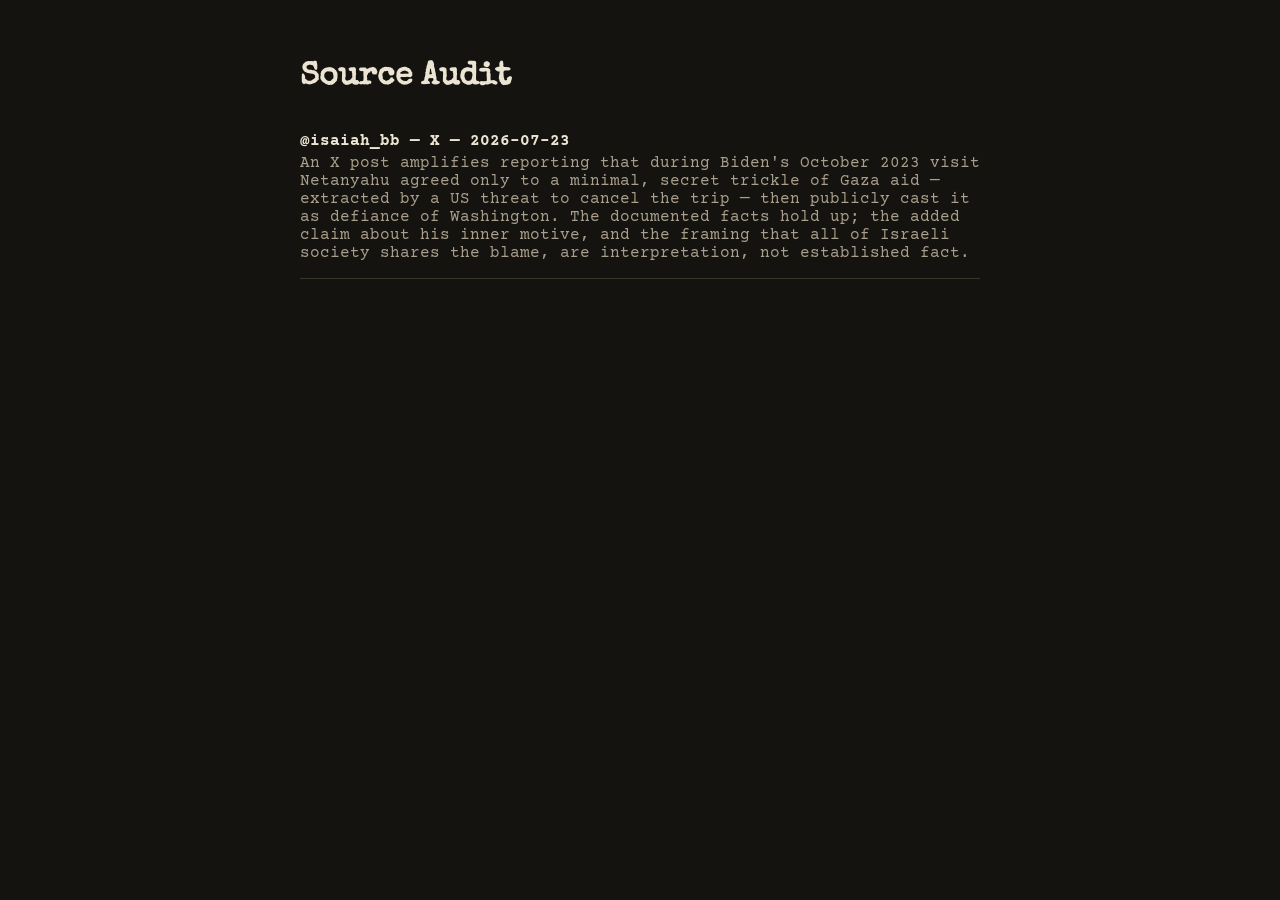
==== index.html @ 9b2794e3 "feat: publish brief for 2026-07-23-isaiah_bb-gaza-responsibility" ====
<!doctype html>
<html lang="en">
<head><meta charset="utf-8"><title>Source Audit — Briefs</title><link rel="stylesheet" href="audit.css"></head>
<body>
<main class="audit-index">
  <h1>Source Audit</h1>
  <ul class="index-list"><li class="index-item"><a href="briefs/2026-07-23-isaiah_bb-gaza-responsibility/index.html">@isaiah_bb — X — 2026-07-23</a><p>An X post amplifies reporting that during Biden's October 2023 visit Netanyahu agreed only to a minimal, secret trickle of Gaza aid — extracted by a US threat to cancel the trip — then publicly cast it as defiance of Washington. The documented facts hold up; the added claim about his inner motive, and the framing that all of Israeli society shares the blame, are interpretation, not established fact.</p></li></ul>
</main>
</body>
</html>
---- audit.css ----
/* Source Audit — brief stylesheet. Standalone static pages; own token set,
   matching the Call And Response dark/typewriter identity. */
@import url('https://fonts.googleapis.com/css2?family=Special+Elite&family=Courier+Prime:ital,wght@0,400;0,700;1,400&family=IBM+Plex+Mono:wght@400;500;600&display=swap');

:root {
  --bg: #15130f;
  --bg-raised: #1c1a14;
  --paper: #ece4d3;
  --paper-dim: #a99f8c;
  --ink-violet: #8b7ad1;
  --ink-violet-dim: #5f5590;
  --stamp-red: #c1442e;
  --rule: #3a362b;
  --status-green: #6b9b5e;
  --status-ochre: #c98a3b;
  --status-red: var(--stamp-red);
  --status-dim: var(--paper-dim);
}

* { box-sizing: border-box; }
html, body { background: var(--bg); margin: 0; }
body { color: var(--paper); font-family: 'Courier Prime', 'IBM Plex Mono', monospace; }
a { color: var(--ink-violet); }

.audit-brief, .audit-index {
  max-width: 720px;
  margin: 0 auto;
  padding: 40px 20px 80px;
}

.audit-index h1 { font-family: 'Special Elite', monospace; color: var(--paper); }

.audit-brief h2 {
  font-family: 'Special Elite', monospace;
  font-size: 22px;
  font-weight: 700;
  color: var(--paper);
  margin: 48px 0 16px;
  padding-left: 14px;
  border-left: 3px solid var(--ink-violet);
  border-bottom: 1px solid var(--rule);
  padding-bottom: 8px;
}

/* Carousel */
.carousel { position: relative; margin-bottom: 16px; }
.carousel-main, .carousel--single img { width: 100%; border: 1px solid var(--rule); display: block; }
.carousel-arrow {
  position: absolute; top: 50%; transform: translateY(-50%);
  background: var(--bg-raised); color: var(--paper);
  border: 1px solid var(--rule); cursor: pointer;
  font-size: 18px; padding: 6px 10px;
}
.carousel-arrow--prev { left: 8px; }
.carousel-arrow--next { right: 8px; }
.carousel-thumbs { display: flex; gap: 8px; margin-top: 8px; overflow-x: auto; }
.carousel-thumb { border: 1px solid var(--rule); background: none; padding: 0; cursor: pointer; opacity: 0.5; }
.carousel-thumb.is-active { opacity: 1; border-color: var(--ink-violet); }
.carousel-thumb img { width: 56px; height: 56px; object-fit: cover; display: block; }
.carousel-fallback img { width: 100%; margin-bottom: 8px; border: 1px solid var(--rule); }

.brief-post-meta { font-family: 'IBM Plex Mono', monospace; font-size: 12px; color: var(--paper-dim); letter-spacing: 0.04em; }
.brief-post-caption { font-style: italic; }

/* Claims */
.claim { border: 1px solid var(--rule); background: var(--bg-raised); padding: 14px 16px; margin-bottom: 14px; border-radius: 2px; }
.claim-text { font-weight: 700; margin: 8px 0 4px; }
.claim-note { color: var(--paper-dim); margin: 0 0 8px; }
.claim-sources { display: flex; flex-wrap: wrap; gap: 8px; }

.status-chip {
  font-family: 'IBM Plex Mono', monospace; font-size: 10px; letter-spacing: 0.1em; text-transform: uppercase;
  padding: 2px 8px; border-radius: 2px; border: 1px solid;
}
.status-chip--supported { color: var(--status-green); border-color: var(--status-green); }
.status-chip--partial { color: var(--status-ochre); border-color: var(--status-ochre); }
.status-chip--unsupported, .status-chip--contradicted { color: var(--status-red); border-color: var(--status-red); }
.status-chip--unverifiable { color: var(--status-dim); border-color: var(--status-dim); }

.tier-tag {
  font-family: 'IBM Plex Mono', monospace; font-size: 10px; letter-spacing: 0.06em; text-transform: uppercase;
  padding: 2px 6px; border-radius: 2px; border: 1px solid var(--rule); color: var(--paper-dim); text-decoration: none;
}
.tier-tag--primary { color: var(--status-green); border-color: var(--status-green); }
.tier-tag--secondary { color: var(--ink-violet); border-color: var(--ink-violet-dim); }
.tier-tag--weak { color: var(--status-red); border-color: var(--status-red); }

.interpretations { margin-top: 12px; color: var(--paper-dim); font-size: 13px; }
.interpretations-label { text-transform: uppercase; letter-spacing: 0.08em; font-size: 11px; }

.brief-sources ul { list-style: none; padding: 0; }
.brief-sources li { margin-bottom: 8px; }

/* Share section */
.ig-card {
  background: var(--bg-raised); border: 1px solid var(--ink-violet-dim);
  padding: 32px 24px; text-align: center; max-width: 400px; margin: 0 auto 16px;
}
.ig-card-synopsis { font-size: 18px; line-height: 1.4; color: var(--paper); }
.ig-card-tag { font-family: 'IBM Plex Mono', monospace; font-size: 11px; letter-spacing: 0.08em; text-transform: uppercase; color: var(--ink-violet); }
.ig-card-mark { font-family: 'Special Elite', monospace; font-size: 13px; letter-spacing: 0.1em; color: var(--paper-dim); margin-top: 20px; }

.share-buttons { display: flex; gap: 12px; }
.share-button {
  font-family: 'IBM Plex Mono', monospace; font-size: 12px; text-transform: uppercase; letter-spacing: 0.06em;
  color: var(--paper); border: 1px solid var(--ink-violet); padding: 8px 14px; text-decoration: none;
}
.share-button:hover { background: var(--ink-violet); color: var(--bg); }

.disclosure {
  border: 1px solid var(--stamp-red); color: var(--paper-dim);
  font-family: 'IBM Plex Mono', monospace; font-size: 12px; padding: 14px 16px; margin-top: 40px; position: relative;
}
.stamp-label { position: absolute; top: -9px; left: 14px; background: var(--bg); color: var(--stamp-red); padding: 0 6px; letter-spacing: 0.1em; font-size: 11px; }

/* Index */
.index-list { list-style: none; padding: 0; }
.index-item { border-bottom: 1px solid var(--rule); padding: 16px 0; }
.index-item a { color: var(--paper); text-decoration: none; font-weight: 700; }
.index-item a:hover { color: var(--ink-violet); }
.index-item p { color: var(--paper-dim); margin: 4px 0 0; }

/* Social panels — 1080x1080 slides, screenshotted individually by src/audit/panel-renderer.js */
.panels-preview { display: flex; flex-direction: column; gap: 24px; }
.slide {
  width: 1080px;
  height: 1080px;
  box-sizing: border-box;
  background: var(--bg);
  color: var(--paper);
  font-family: 'Courier Prime', monospace;
  padding: 80px;
  display: flex;
  flex-direction: column;
  justify-content: center;
  gap: 24px;
}
.slide--cover .slide-account { font-family: 'IBM Plex Mono', monospace; text-transform: uppercase; letter-spacing: 0.08em; color: var(--ink-violet); font-size: 22px; }
.slide--cover .slide-hook { font-size: 48px; line-height: 1.3; font-weight: 700; }
.slide--cover .slide-wordmark { font-family: 'Special Elite', monospace; font-size: 24px; color: var(--paper-dim); margin-top: auto; }
.slide--claim .slide-claim-text { font-size: 40px; line-height: 1.35; font-weight: 700; }
.slide-badge { align-self: flex-start; font-family: 'IBM Plex Mono', monospace; font-size: 24px; letter-spacing: 0.08em; padding: 8px 20px; border: 3px solid; border-radius: 4px; }
.slide-badge--supported { color: var(--status-green); border-color: var(--status-green); }
.slide-badge--partial { color: var(--status-ochre); border-color: var(--status-ochre); }
.slide-badge--unsupported, .slide-badge--contradicted { color: var(--status-red); border-color: var(--status-red); }
.slide-badge--unverifiable { color: var(--status-dim); border-color: var(--status-dim); }
.slide-source { font-size: 24px; color: var(--paper-dim); }
.slide--closer .slide-closer-label { font-family: 'IBM Plex Mono', monospace; text-transform: uppercase; letter-spacing: 0.08em; font-size: 22px; color: var(--ink-violet); }
.slide--closer .slide-closer-url { font-size: 32px; word-break: break-all; }
.panels-downloads { display: flex; flex-wrap: wrap; gap: 12px; margin-top: 24px; }
.slide-download { color: var(--paper); border: 1px solid var(--rule); padding: 6px 14px; border-radius: 4px; text-decoration: none; font-family: 'IBM Plex Mono', monospace; font-size: 13px; }
.slide-download:hover { color: var(--bg); background: var(--ink-violet); }
.caption-block { margin-top: 40px; }
.caption-block pre { white-space: pre-wrap; font-family: 'Courier Prime', monospace; color: var(--paper); background: var(--bg-raised); padding: 20px; border-radius: 4px; }
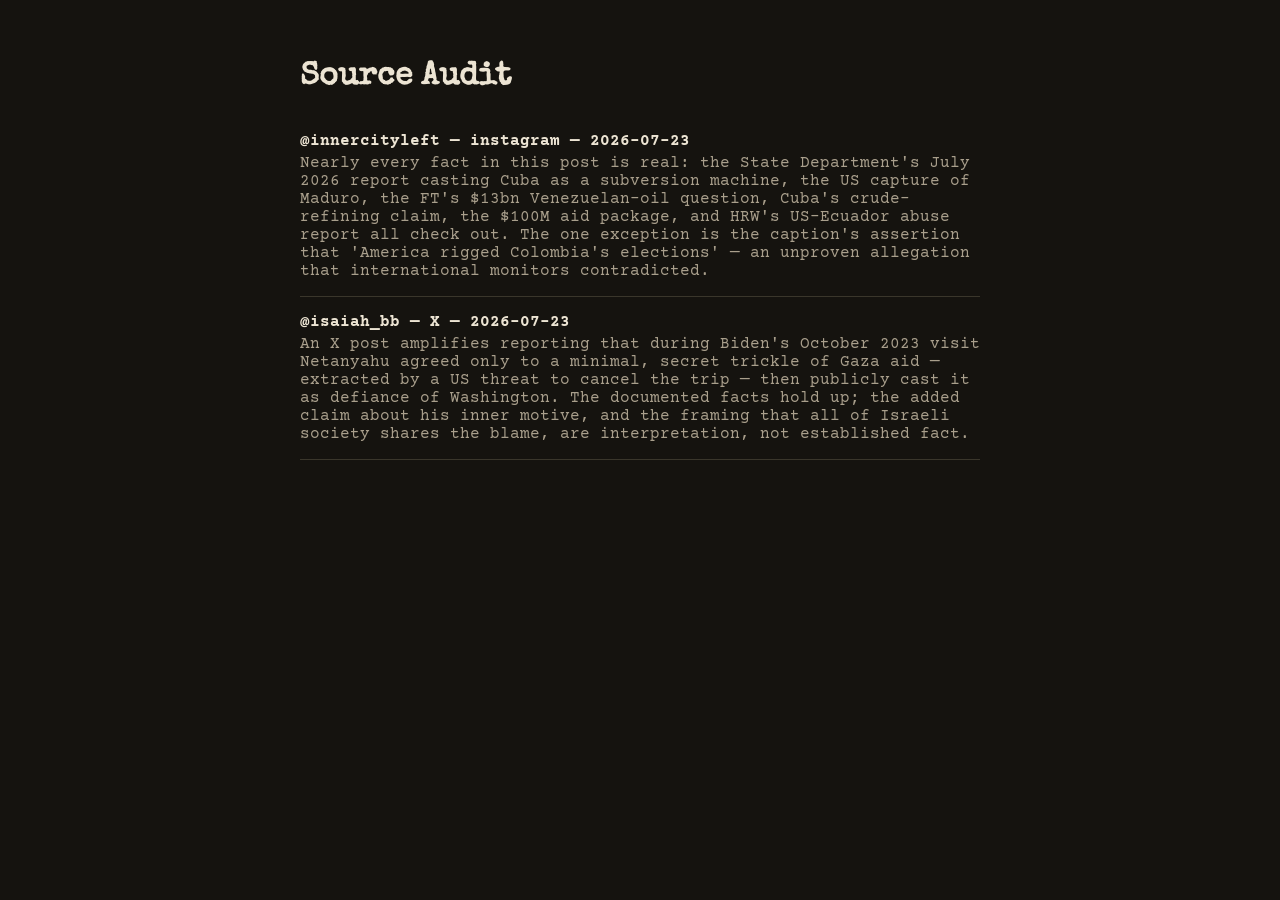
==== commit 3de8102e: "feat: publish brief for 2026-07-23-innercityleft-us-pressure-latin-america" ====
--- a/index.html
+++ b/index.html
@@ -4,7 +4,8 @@
 <body>
 <main class="audit-index">
   <h1>Source Audit</h1>
-  <ul class="index-list"><li class="index-item"><a href="briefs/2026-07-23-isaiah_bb-gaza-responsibility/index.html">@isaiah_bb — X — 2026-07-23</a><p>An X post amplifies reporting that during Biden's October 2023 visit Netanyahu agreed only to a minimal, secret trickle of Gaza aid — extracted by a US threat to cancel the trip — then publicly cast it as defiance of Washington. The documented facts hold up; the added claim about his inner motive, and the framing that all of Israeli society shares the blame, are interpretation, not established fact.</p></li></ul>
+  <ul class="index-list"><li class="index-item"><a href="briefs/2026-07-23-innercityleft-us-pressure-latin-america/index.html">@innercityleft — instagram — 2026-07-23</a><p>Nearly every fact in this post is real: the State Department's July 2026 report casting Cuba as a subversion machine, the US capture of Maduro, the FT's $13bn Venezuelan-oil question, Cuba's crude-refining claim, the $100M aid package, and HRW's US-Ecuador abuse report all check out. The one exception is the caption's assertion that 'America rigged Colombia's elections' — an unproven allegation that international monitors contradicted.</p></li>
+<li class="index-item"><a href="briefs/2026-07-23-isaiah_bb-gaza-responsibility/index.html">@isaiah_bb — X — 2026-07-23</a><p>An X post amplifies reporting that during Biden's October 2023 visit Netanyahu agreed only to a minimal, secret trickle of Gaza aid — extracted by a US threat to cancel the trip — then publicly cast it as defiance of Washington. The documented facts hold up; the added claim about his inner motive, and the framing that all of Israeli society shares the blame, are interpretation, not established fact.</p></li></ul>
 </main>
 </body>
 </html>
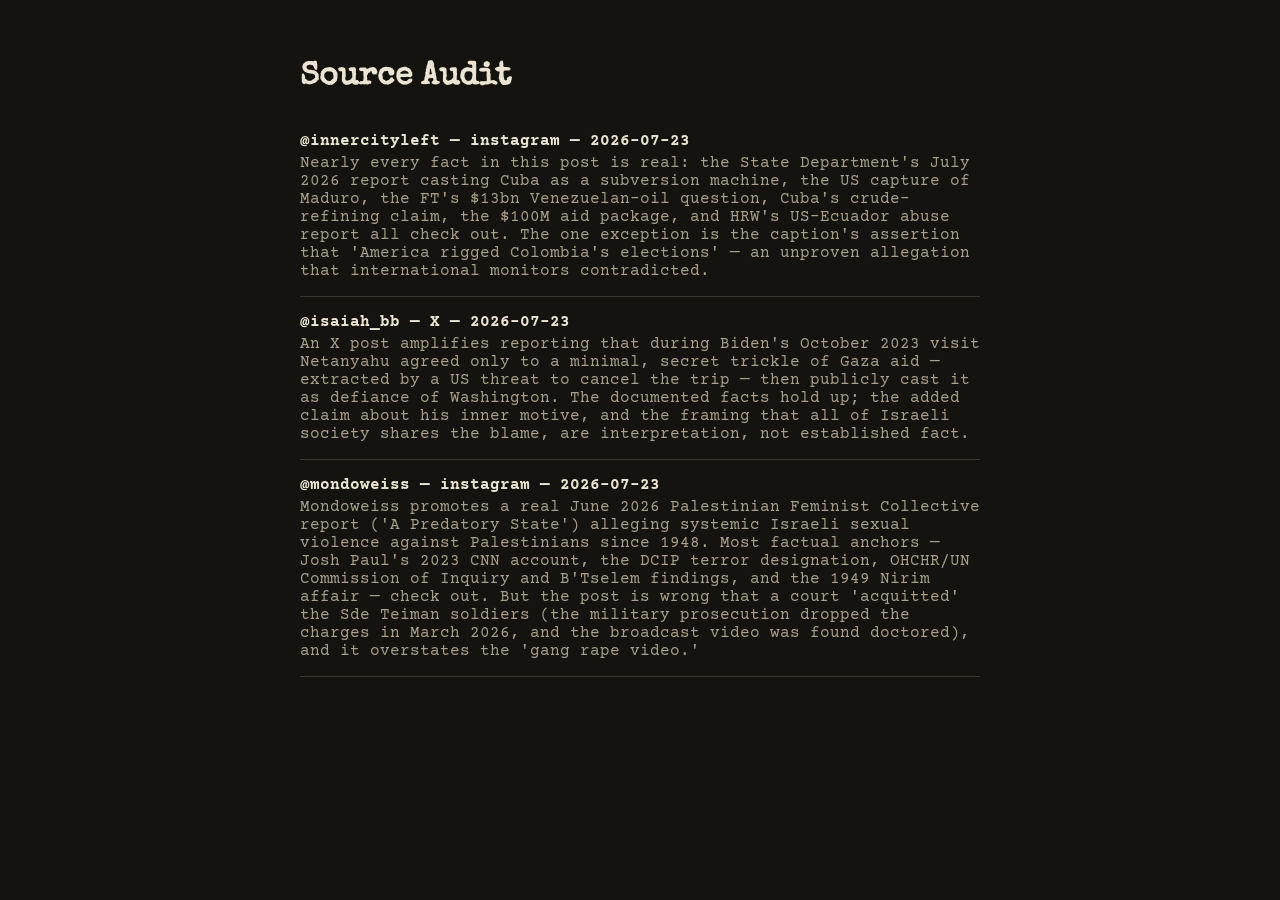
==== commit 4cc0dca8: "feat: publish brief for 2026-07-23-mondoweiss-israeli-sexual-violence-palestinians-report" ====
--- a/index.html
+++ b/index.html
@@ -5,7 +5,8 @@
 <main class="audit-index">
   <h1>Source Audit</h1>
   <ul class="index-list"><li class="index-item"><a href="briefs/2026-07-23-innercityleft-us-pressure-latin-america/index.html">@innercityleft — instagram — 2026-07-23</a><p>Nearly every fact in this post is real: the State Department's July 2026 report casting Cuba as a subversion machine, the US capture of Maduro, the FT's $13bn Venezuelan-oil question, Cuba's crude-refining claim, the $100M aid package, and HRW's US-Ecuador abuse report all check out. The one exception is the caption's assertion that 'America rigged Colombia's elections' — an unproven allegation that international monitors contradicted.</p></li>
-<li class="index-item"><a href="briefs/2026-07-23-isaiah_bb-gaza-responsibility/index.html">@isaiah_bb — X — 2026-07-23</a><p>An X post amplifies reporting that during Biden's October 2023 visit Netanyahu agreed only to a minimal, secret trickle of Gaza aid — extracted by a US threat to cancel the trip — then publicly cast it as defiance of Washington. The documented facts hold up; the added claim about his inner motive, and the framing that all of Israeli society shares the blame, are interpretation, not established fact.</p></li></ul>
+<li class="index-item"><a href="briefs/2026-07-23-isaiah_bb-gaza-responsibility/index.html">@isaiah_bb — X — 2026-07-23</a><p>An X post amplifies reporting that during Biden's October 2023 visit Netanyahu agreed only to a minimal, secret trickle of Gaza aid — extracted by a US threat to cancel the trip — then publicly cast it as defiance of Washington. The documented facts hold up; the added claim about his inner motive, and the framing that all of Israeli society shares the blame, are interpretation, not established fact.</p></li>
+<li class="index-item"><a href="briefs/2026-07-23-mondoweiss-israeli-sexual-violence-palestinians-report/index.html">@mondoweiss — instagram — 2026-07-23</a><p>Mondoweiss promotes a real June 2026 Palestinian Feminist Collective report ('A Predatory State') alleging systemic Israeli sexual violence against Palestinians since 1948. Most factual anchors — Josh Paul's 2023 CNN account, the DCIP terror designation, OHCHR/UN Commission of Inquiry and B'Tselem findings, and the 1949 Nirim affair — check out. But the post is wrong that a court 'acquitted' the Sde Teiman soldiers (the military prosecution dropped the charges in March 2026, and the broadcast video was found doctored), and it overstates the 'gang rape video.'</p></li></ul>
 </main>
 </body>
 </html>
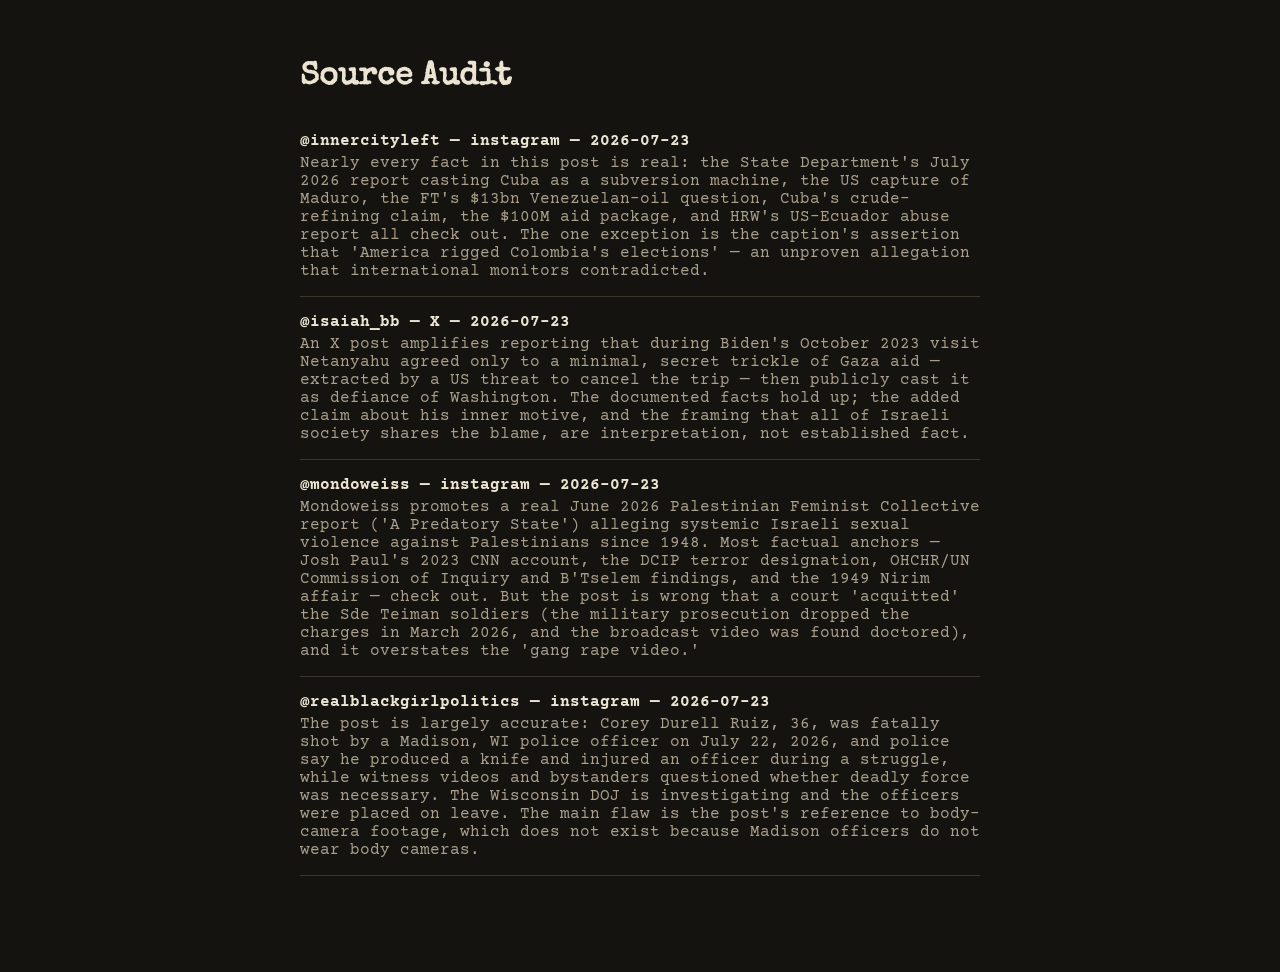
==== commit c6190f14: "feat: publish brief for 2026-07-23-realblackgirlpolitics-corey-ruiz-madison-shooting" ====
--- a/index.html
+++ b/index.html
@@ -6,7 +6,8 @@
   <h1>Source Audit</h1>
   <ul class="index-list"><li class="index-item"><a href="briefs/2026-07-23-innercityleft-us-pressure-latin-america/index.html">@innercityleft — instagram — 2026-07-23</a><p>Nearly every fact in this post is real: the State Department's July 2026 report casting Cuba as a subversion machine, the US capture of Maduro, the FT's $13bn Venezuelan-oil question, Cuba's crude-refining claim, the $100M aid package, and HRW's US-Ecuador abuse report all check out. The one exception is the caption's assertion that 'America rigged Colombia's elections' — an unproven allegation that international monitors contradicted.</p></li>
 <li class="index-item"><a href="briefs/2026-07-23-isaiah_bb-gaza-responsibility/index.html">@isaiah_bb — X — 2026-07-23</a><p>An X post amplifies reporting that during Biden's October 2023 visit Netanyahu agreed only to a minimal, secret trickle of Gaza aid — extracted by a US threat to cancel the trip — then publicly cast it as defiance of Washington. The documented facts hold up; the added claim about his inner motive, and the framing that all of Israeli society shares the blame, are interpretation, not established fact.</p></li>
-<li class="index-item"><a href="briefs/2026-07-23-mondoweiss-israeli-sexual-violence-palestinians-report/index.html">@mondoweiss — instagram — 2026-07-23</a><p>Mondoweiss promotes a real June 2026 Palestinian Feminist Collective report ('A Predatory State') alleging systemic Israeli sexual violence against Palestinians since 1948. Most factual anchors — Josh Paul's 2023 CNN account, the DCIP terror designation, OHCHR/UN Commission of Inquiry and B'Tselem findings, and the 1949 Nirim affair — check out. But the post is wrong that a court 'acquitted' the Sde Teiman soldiers (the military prosecution dropped the charges in March 2026, and the broadcast video was found doctored), and it overstates the 'gang rape video.'</p></li></ul>
+<li class="index-item"><a href="briefs/2026-07-23-mondoweiss-israeli-sexual-violence-palestinians-report/index.html">@mondoweiss — instagram — 2026-07-23</a><p>Mondoweiss promotes a real June 2026 Palestinian Feminist Collective report ('A Predatory State') alleging systemic Israeli sexual violence against Palestinians since 1948. Most factual anchors — Josh Paul's 2023 CNN account, the DCIP terror designation, OHCHR/UN Commission of Inquiry and B'Tselem findings, and the 1949 Nirim affair — check out. But the post is wrong that a court 'acquitted' the Sde Teiman soldiers (the military prosecution dropped the charges in March 2026, and the broadcast video was found doctored), and it overstates the 'gang rape video.'</p></li>
+<li class="index-item"><a href="briefs/2026-07-23-realblackgirlpolitics-corey-ruiz-madison-shooting/index.html">@realblackgirlpolitics — instagram — 2026-07-23</a><p>The post is largely accurate: Corey Durell Ruiz, 36, was fatally shot by a Madison, WI police officer on July 22, 2026, and police say he produced a knife and injured an officer during a struggle, while witness videos and bystanders questioned whether deadly force was necessary. The Wisconsin DOJ is investigating and the officers were placed on leave. The main flaw is the post's reference to body-camera footage, which does not exist because Madison officers do not wear body cameras.</p></li></ul>
 </main>
 </body>
 </html>
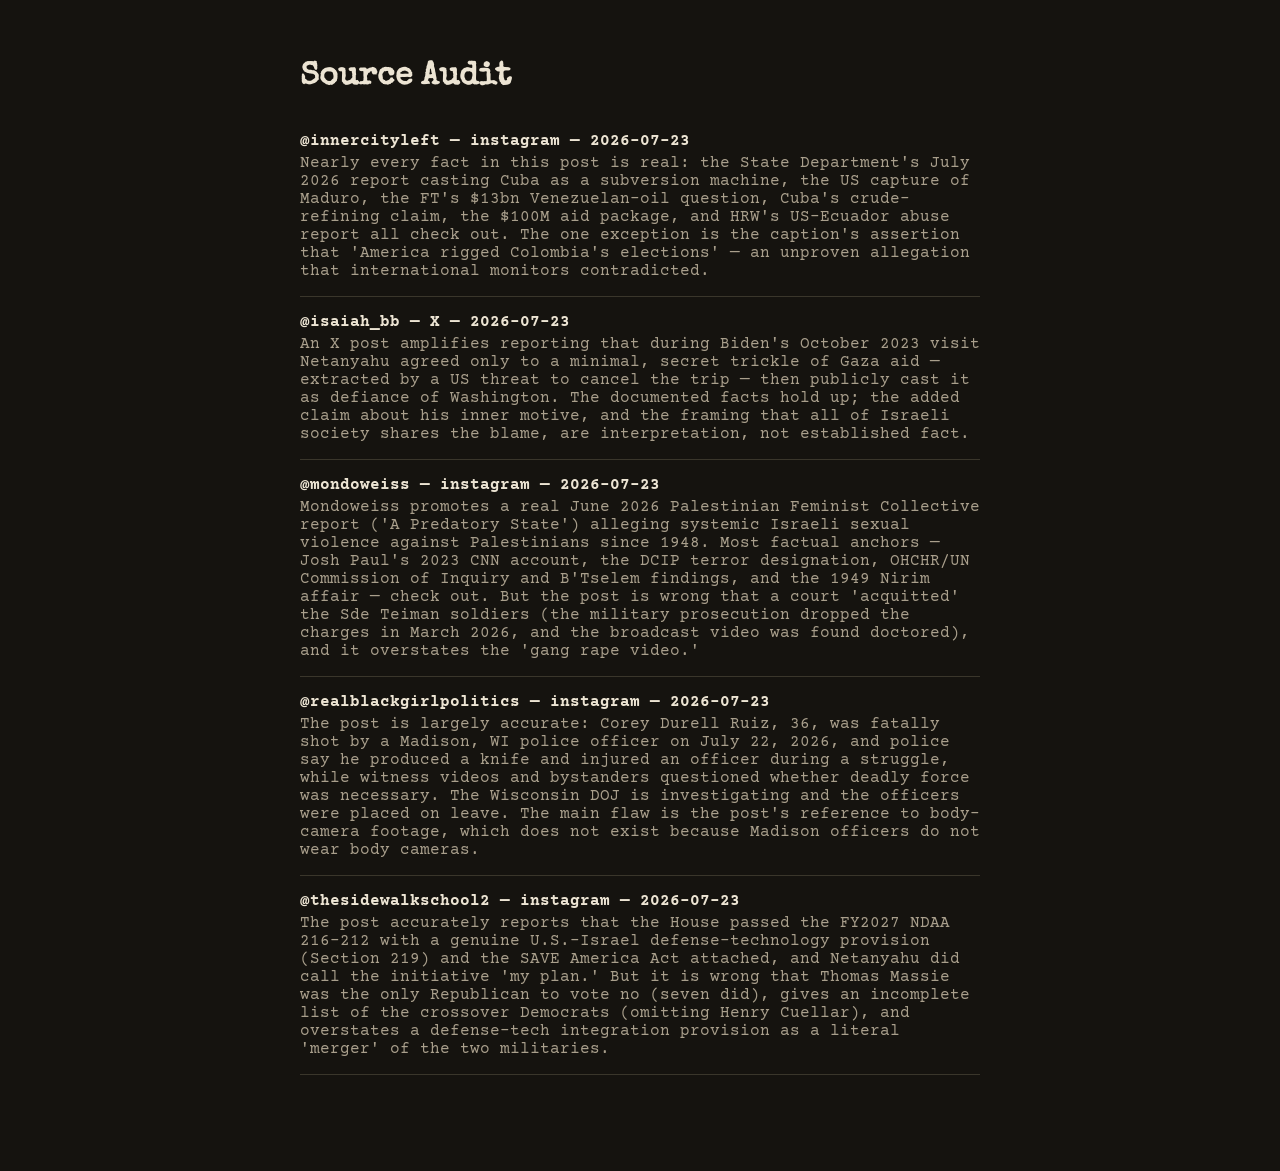
==== commit 1c0675f7: "feat: publish brief for 2026-07-23-thesidewalkschool2-ndaa-israel-defense-merger" ====
--- a/index.html
+++ b/index.html
@@ -7,7 +7,8 @@
   <ul class="index-list"><li class="index-item"><a href="briefs/2026-07-23-innercityleft-us-pressure-latin-america/index.html">@innercityleft — instagram — 2026-07-23</a><p>Nearly every fact in this post is real: the State Department's July 2026 report casting Cuba as a subversion machine, the US capture of Maduro, the FT's $13bn Venezuelan-oil question, Cuba's crude-refining claim, the $100M aid package, and HRW's US-Ecuador abuse report all check out. The one exception is the caption's assertion that 'America rigged Colombia's elections' — an unproven allegation that international monitors contradicted.</p></li>
 <li class="index-item"><a href="briefs/2026-07-23-isaiah_bb-gaza-responsibility/index.html">@isaiah_bb — X — 2026-07-23</a><p>An X post amplifies reporting that during Biden's October 2023 visit Netanyahu agreed only to a minimal, secret trickle of Gaza aid — extracted by a US threat to cancel the trip — then publicly cast it as defiance of Washington. The documented facts hold up; the added claim about his inner motive, and the framing that all of Israeli society shares the blame, are interpretation, not established fact.</p></li>
 <li class="index-item"><a href="briefs/2026-07-23-mondoweiss-israeli-sexual-violence-palestinians-report/index.html">@mondoweiss — instagram — 2026-07-23</a><p>Mondoweiss promotes a real June 2026 Palestinian Feminist Collective report ('A Predatory State') alleging systemic Israeli sexual violence against Palestinians since 1948. Most factual anchors — Josh Paul's 2023 CNN account, the DCIP terror designation, OHCHR/UN Commission of Inquiry and B'Tselem findings, and the 1949 Nirim affair — check out. But the post is wrong that a court 'acquitted' the Sde Teiman soldiers (the military prosecution dropped the charges in March 2026, and the broadcast video was found doctored), and it overstates the 'gang rape video.'</p></li>
-<li class="index-item"><a href="briefs/2026-07-23-realblackgirlpolitics-corey-ruiz-madison-shooting/index.html">@realblackgirlpolitics — instagram — 2026-07-23</a><p>The post is largely accurate: Corey Durell Ruiz, 36, was fatally shot by a Madison, WI police officer on July 22, 2026, and police say he produced a knife and injured an officer during a struggle, while witness videos and bystanders questioned whether deadly force was necessary. The Wisconsin DOJ is investigating and the officers were placed on leave. The main flaw is the post's reference to body-camera footage, which does not exist because Madison officers do not wear body cameras.</p></li></ul>
+<li class="index-item"><a href="briefs/2026-07-23-realblackgirlpolitics-corey-ruiz-madison-shooting/index.html">@realblackgirlpolitics — instagram — 2026-07-23</a><p>The post is largely accurate: Corey Durell Ruiz, 36, was fatally shot by a Madison, WI police officer on July 22, 2026, and police say he produced a knife and injured an officer during a struggle, while witness videos and bystanders questioned whether deadly force was necessary. The Wisconsin DOJ is investigating and the officers were placed on leave. The main flaw is the post's reference to body-camera footage, which does not exist because Madison officers do not wear body cameras.</p></li>
+<li class="index-item"><a href="briefs/2026-07-23-thesidewalkschool2-ndaa-israel-defense-merger/index.html">@thesidewalkschool2 — instagram — 2026-07-23</a><p>The post accurately reports that the House passed the FY2027 NDAA 216-212 with a genuine U.S.-Israel defense-technology provision (Section 219) and the SAVE America Act attached, and Netanyahu did call the initiative 'my plan.' But it is wrong that Thomas Massie was the only Republican to vote no (seven did), gives an incomplete list of the crossover Democrats (omitting Henry Cuellar), and overstates a defense-tech integration provision as a literal 'merger' of the two militaries.</p></li></ul>
 </main>
 </body>
 </html>
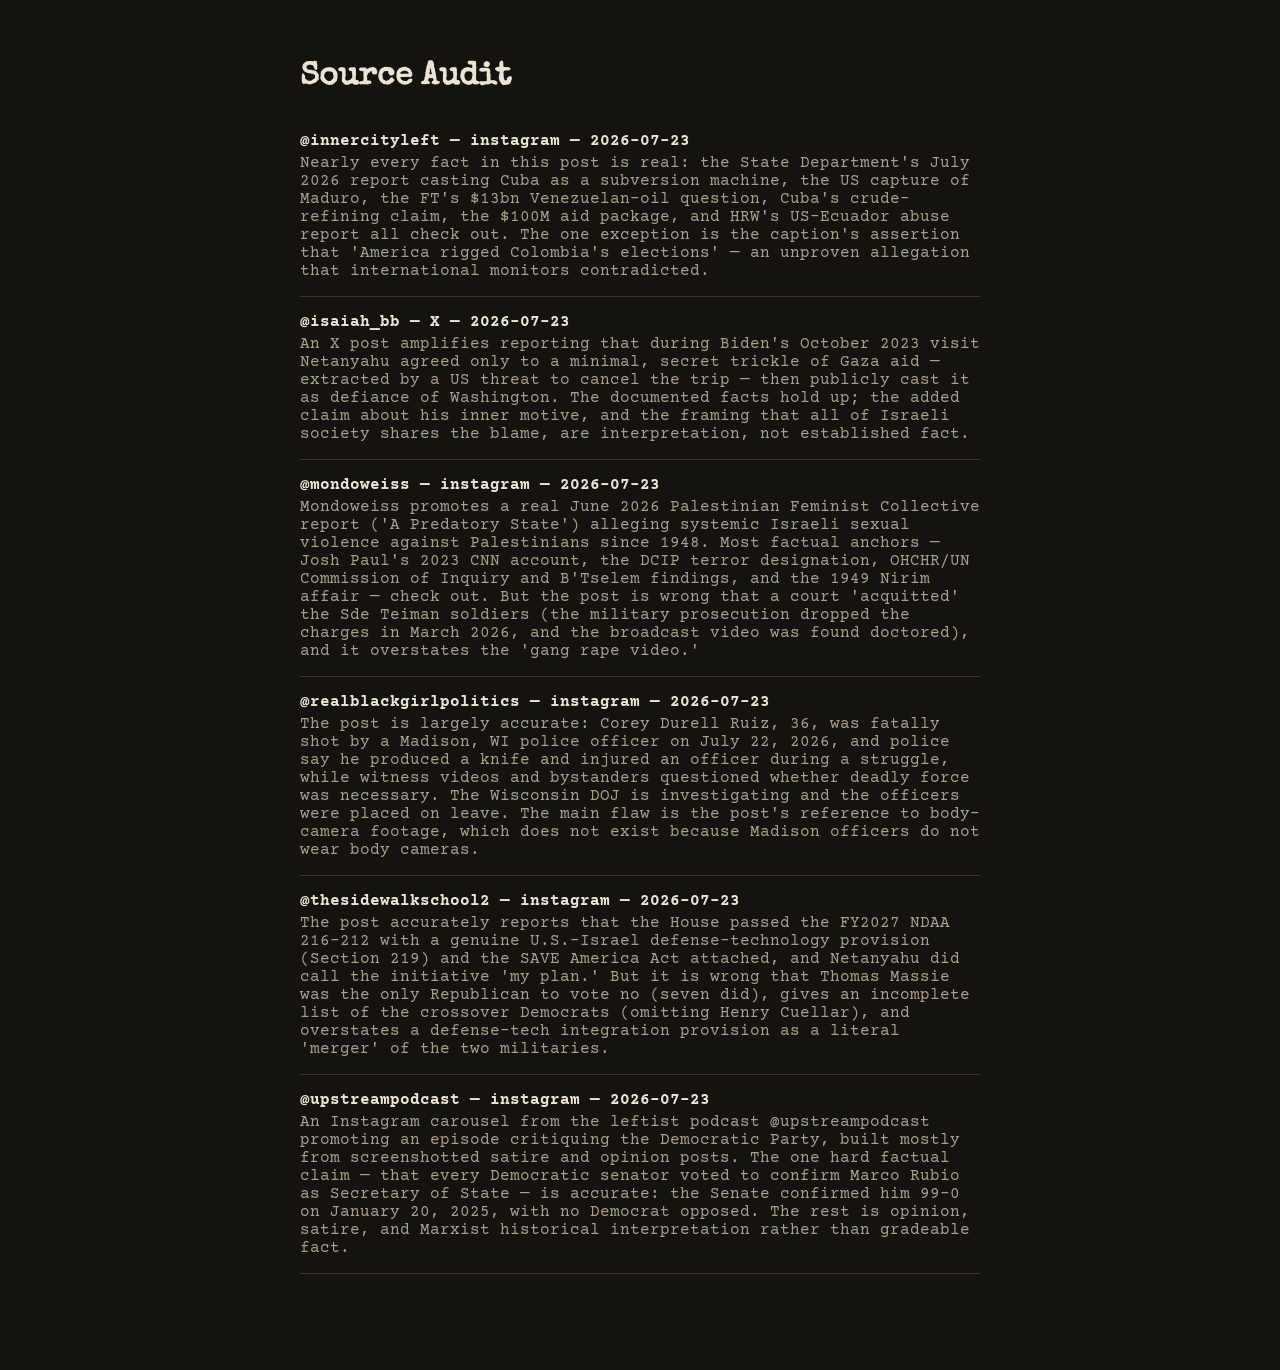
==== commit affe20c5: "feat: publish brief for 2026-07-23-upstreampodcast-upstream-democratic-party" ====
--- a/index.html
+++ b/index.html
@@ -8,7 +8,8 @@
 <li class="index-item"><a href="briefs/2026-07-23-isaiah_bb-gaza-responsibility/index.html">@isaiah_bb — X — 2026-07-23</a><p>An X post amplifies reporting that during Biden's October 2023 visit Netanyahu agreed only to a minimal, secret trickle of Gaza aid — extracted by a US threat to cancel the trip — then publicly cast it as defiance of Washington. The documented facts hold up; the added claim about his inner motive, and the framing that all of Israeli society shares the blame, are interpretation, not established fact.</p></li>
 <li class="index-item"><a href="briefs/2026-07-23-mondoweiss-israeli-sexual-violence-palestinians-report/index.html">@mondoweiss — instagram — 2026-07-23</a><p>Mondoweiss promotes a real June 2026 Palestinian Feminist Collective report ('A Predatory State') alleging systemic Israeli sexual violence against Palestinians since 1948. Most factual anchors — Josh Paul's 2023 CNN account, the DCIP terror designation, OHCHR/UN Commission of Inquiry and B'Tselem findings, and the 1949 Nirim affair — check out. But the post is wrong that a court 'acquitted' the Sde Teiman soldiers (the military prosecution dropped the charges in March 2026, and the broadcast video was found doctored), and it overstates the 'gang rape video.'</p></li>
 <li class="index-item"><a href="briefs/2026-07-23-realblackgirlpolitics-corey-ruiz-madison-shooting/index.html">@realblackgirlpolitics — instagram — 2026-07-23</a><p>The post is largely accurate: Corey Durell Ruiz, 36, was fatally shot by a Madison, WI police officer on July 22, 2026, and police say he produced a knife and injured an officer during a struggle, while witness videos and bystanders questioned whether deadly force was necessary. The Wisconsin DOJ is investigating and the officers were placed on leave. The main flaw is the post's reference to body-camera footage, which does not exist because Madison officers do not wear body cameras.</p></li>
-<li class="index-item"><a href="briefs/2026-07-23-thesidewalkschool2-ndaa-israel-defense-merger/index.html">@thesidewalkschool2 — instagram — 2026-07-23</a><p>The post accurately reports that the House passed the FY2027 NDAA 216-212 with a genuine U.S.-Israel defense-technology provision (Section 219) and the SAVE America Act attached, and Netanyahu did call the initiative 'my plan.' But it is wrong that Thomas Massie was the only Republican to vote no (seven did), gives an incomplete list of the crossover Democrats (omitting Henry Cuellar), and overstates a defense-tech integration provision as a literal 'merger' of the two militaries.</p></li></ul>
+<li class="index-item"><a href="briefs/2026-07-23-thesidewalkschool2-ndaa-israel-defense-merger/index.html">@thesidewalkschool2 — instagram — 2026-07-23</a><p>The post accurately reports that the House passed the FY2027 NDAA 216-212 with a genuine U.S.-Israel defense-technology provision (Section 219) and the SAVE America Act attached, and Netanyahu did call the initiative 'my plan.' But it is wrong that Thomas Massie was the only Republican to vote no (seven did), gives an incomplete list of the crossover Democrats (omitting Henry Cuellar), and overstates a defense-tech integration provision as a literal 'merger' of the two militaries.</p></li>
+<li class="index-item"><a href="briefs/2026-07-23-upstreampodcast-upstream-democratic-party/index.html">@upstreampodcast — instagram — 2026-07-23</a><p>An Instagram carousel from the leftist podcast @upstreampodcast promoting an episode critiquing the Democratic Party, built mostly from screenshotted satire and opinion posts. The one hard factual claim — that every Democratic senator voted to confirm Marco Rubio as Secretary of State — is accurate: the Senate confirmed him 99-0 on January 20, 2025, with no Democrat opposed. The rest is opinion, satire, and Marxist historical interpretation rather than gradeable fact.</p></li></ul>
 </main>
 </body>
 </html>
